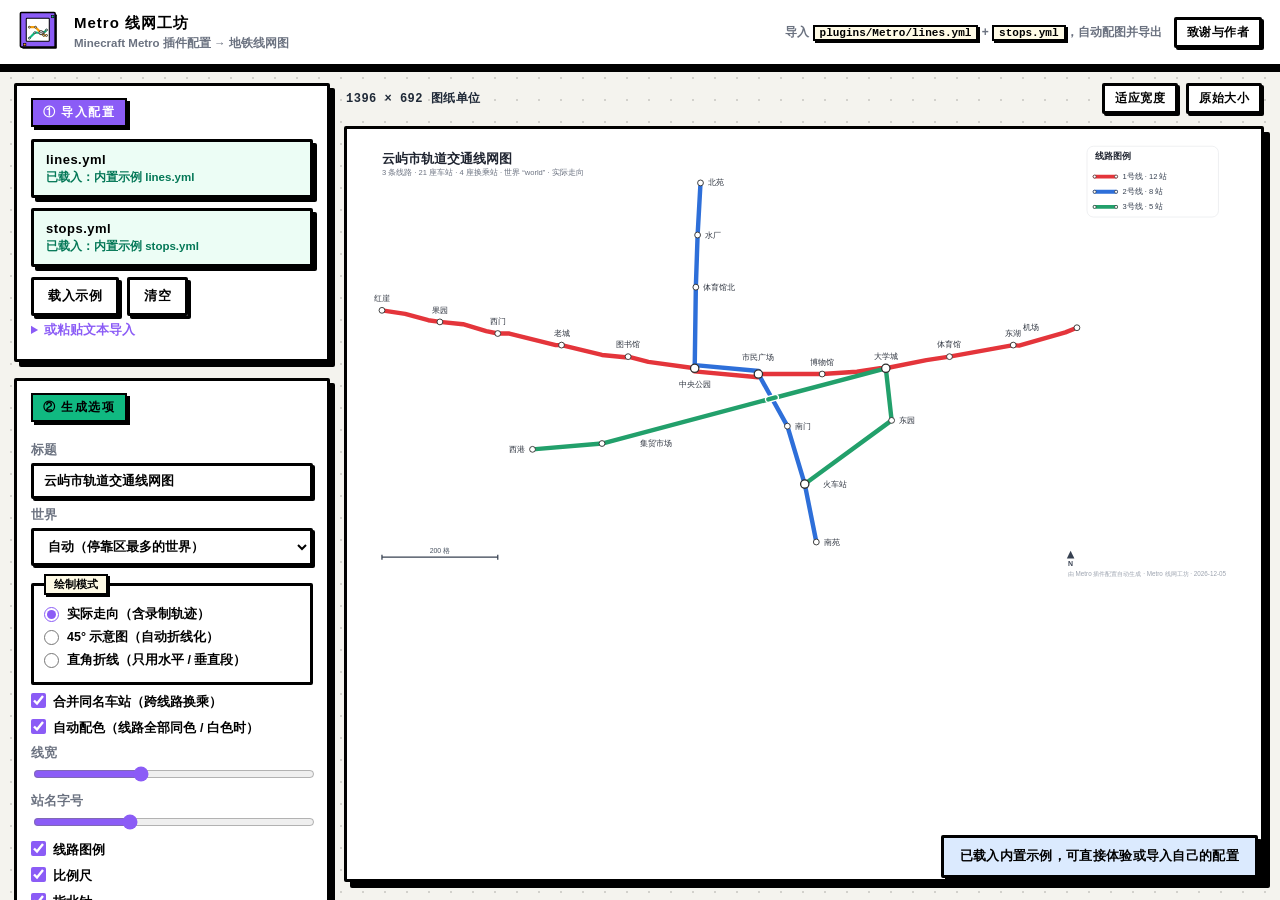
==== index.html @ e194d92f "Initial release: Metro Map Studio" ====
<!DOCTYPE html>
<html lang="zh-CN">
    <head>
        <meta charset="UTF-8" />
        <meta name="viewport" content="width=device-width, initial-scale=1" />
        <meta
            name="description"
            content="把 Minecraft Metro 插件的 lines.yml / stops.yml 自动绘制为地铁线网图，支持 SVG / PNG / RMP 导出。"
        />
        <title>Metro 线网工坊 · 配置导入自动配图</title>
        <link rel="icon" type="image/svg+xml" href="assets/logo.svg" />
        <link rel="stylesheet" href="css/style.css" />
    </head>
    <body>
        <header class="topbar">
            <div class="brand">
                <img
                    class="brand-logo"
                    src="assets/logo.svg"
                    alt="Metro 线网工坊标志"
                    width="44"
                    height="44"
                />
                <div class="brand-text">
                    <strong>Metro 线网工坊</strong>
                    <span class="tag">Minecraft Metro 插件配置 → 地铁线网图</span>
                </div>
            </div>
            <div class="topbar-actions">
                <span class="topbar-hint">
                    导入 <code>plugins/Metro/lines.yml</code> + <code>stops.yml</code>，自动配图并导出
                </span>
                <button class="btn small" id="btnThanks" type="button">致谢与作者</button>
            </div>
        </header>

        <main>
            <aside id="panel">
                <section>
                    <h2>① 导入配置</h2>
                    <div class="dropzone" id="dropLines">
                        <div class="dz-title">lines.yml</div>
                        <div class="dz-sub">拖入文件 / 点击选择</div>
                        <input type="file" accept=".yml,.yaml,.txt" hidden />
                    </div>
                    <div class="dropzone" id="dropStops">
                        <div class="dz-title">stops.yml</div>
                        <div class="dz-sub">拖入文件 / 点击选择</div>
                        <input type="file" accept=".yml,.yaml,.txt" hidden />
                    </div>
                    <div class="row" style="margin-top: 8px">
                        <button class="btn" id="btnSample">载入示例</button>
                        <button class="btn ghost" id="btnClear">清空</button>
                    </div>
                    <details>
                        <summary>或粘贴文本导入</summary>
                        <textarea id="taLines" placeholder="在此粘贴 lines.yml 内容"></textarea>
                        <textarea id="taStops" placeholder="在此粘贴 stops.yml 内容"></textarea>
                        <button class="btn" id="btnPaste">应用粘贴内容</button>
                    </details>
                </section>

                <section>
                    <h2>② 生成选项</h2>
                    <label
                        ><span class="lbl">标题</span>
                        <input type="text" id="optTitle" value="地铁线网图" style="margin-top: 4px"
                    /></label>
                    <label
                        ><span class="lbl">世界</span>
                        <select id="optWorld" style="margin-top: 4px"></select>
                    </label>
                    <fieldset>
                        <legend>绘制模式</legend>
                        <label
                            ><input type="radio" name="mode" value="real" checked /> 实际走向（含录制轨迹）</label
                        >
                        <label><input type="radio" name="mode" value="schematic" /> 45° 示意图（自动折线化）</label>
                        <label><input type="radio" name="mode" value="perpendicular" /> 直角折线（只用水平 / 垂直段）</label>
                    </fieldset>
                    <label><input type="checkbox" id="optMerge" checked /> 合并同名车站（跨线路换乘）</label>
                    <label
                        ><input type="checkbox" id="optAutoColor" checked /> 自动配色（线路全部同色 / 白色时）</label
                    >
                    <label
                        ><span class="lbl">线宽</span>
                        <input type="range" id="optLineWidth" min="4" max="12" step="0.5" value="7"
                    /></label>
                    <label
                        ><span class="lbl">站名字号</span>
                        <input type="range" id="optFont" min="9" max="18" step="0.5" value="12"
                    /></label>
                    <label><input type="checkbox" id="optLegend" checked /> 线路图例</label>
                    <label><input type="checkbox" id="optScale" checked /> 比例尺</label>
                    <label><input type="checkbox" id="optNorth" checked /> 指北针</label>
                    <label><input type="checkbox" id="optFooter" checked /> 页脚署名</label>
                </section>

                <section>
                    <h2>③ 导出</h2>
                    <div class="row">
                        <button class="btn" id="btnSvg">下载 SVG</button>
                        <select id="pngScale" style="width: 74px">
                            <option value="1">1x</option>
                            <option value="2" selected>2x</option>
                            <option value="3">3x</option>
                        </select>
                        <button class="btn" id="btnPng">下载 PNG</button>
                    </div>
                    <label style="margin-top: 8px"
                        ><input type="checkbox" id="optTransparent" /> PNG 透明背景</label
                    >
                    <label
                        ><span class="lbl">RMP 路径</span>
                        <select id="rmpPath" style="margin-top: 4px">
                            <option value="simple" selected>直线（simple，带并行偏移）</option>
                            <option value="perpendicular">直角折线（perpendicular）</option>
                        </select>
                    </label>
                    <button class="btn primary" id="btnRmp" style="width: 100%">
                        导出 Rail Map Painter 存档 JSON
                    </button>
                    <p class="hint">
                        导入方法：打开
                        <a href="https://railmapgen.github.io/rmp/" target="_blank" rel="noreferrer"
                            >railmapgen.github.io/rmp</a
                        >
                        （或 <a href="https://railmapgen.org/" target="_blank" rel="noreferrer">railmapgen.org</a>）→
                        右上角「导入」按钮 → 选择刚下载的 <code>*-rmp.json</code>。之后可使用其站型素材继续美化排版。
                    </p>
                </section>

                <section>
                    <h2>统计与提示</h2>
                    <div id="stats"></div>
                    <div id="warnings"></div>
                </section>
            </aside>

            <div class="stage">
                <div class="stage-toolbar">
                    <span id="stageTitle"></span>
                    <span class="grow"></span>
                    <button class="btn small" id="btnFit">适应宽度</button>
                    <button class="btn small" id="btnActual">原始大小</button>
                </div>
                <div class="preview" id="preview">
                    <div class="placeholder">等待导入配置…</div>
                </div>
            </div>
        </main>

        <div id="toastRoot" class="toast-stack" aria-live="polite"></div>

        <div class="modal-overlay" id="thanksOverlay" hidden>
            <div class="modal-panel" role="dialog" aria-modal="true" aria-labelledby="thanksTitle">
                <div class="modal-header">
                    <span id="thanksTitle">致谢与作者</span>
                    <button class="btn small" id="btnThanksClose" type="button">关闭</button>
                </div>
                <div class="modal-body">
                    <p class="thanks-lead">
                        Metro 线网工坊建立在以下项目与社区的工作之上。数据的来源、绘制的章法、继续编辑的空间都来自它们；谨此致谢。
                    </p>

                    <div class="credit-card">
                        <div class="credit-tile tile-metro">M</div>
                        <div class="credit-main">
                            <div class="credit-head">
                                <strong>Metro 地铁插件</strong>
                                <span class="credit-badge badge-source">数据来源</span>
                            </div>
                            <p class="credit-desc">
                                提供 lines.yml / stops.yml 的数据结构、站点体系与线路模型，是本工具一切解析工作的起点。
                            </p>
                            <a
                                class="credit-link"
                                href="https://github.com/CubeX-MC/Metro"
                                target="_blank"
                                rel="noreferrer"
                                >github.com/CubeX-MC/Metro</a
                            >
                        </div>
                    </div>

                    <div class="credit-card">
                        <div class="credit-tile tile-rmg">R</div>
                        <div class="credit-main">
                            <div class="credit-head">
                                <strong>Railmapgen 项目组</strong>
                                <span class="credit-badge badge-format">设计参考</span>
                            </div>
                            <p class="credit-desc">
                                Rail Map Generator 与 Rail Map Painter
                                的绘制方法论与视觉风格，为本工具的排版提供了重要参考；导出的 RMP 存档也可以直接在其中继续美化。
                            </p>
                            <a
                                class="credit-link"
                                href="https://github.com/railmapgen/rmg"
                                target="_blank"
                                rel="noreferrer"
                                >github.com/railmapgen/rmg</a
                            >
                            <a
                                class="credit-link"
                                href="https://github.com/railmapgen/rmp"
                                target="_blank"
                                rel="noreferrer"
                                >github.com/railmapgen/rmp</a
                            >
                        </div>
                    </div>

                    <div class="credit-card">
                        <div class="credit-tile tile-author">清</div>
                        <div class="credit-main">
                            <div class="credit-head">
                                <strong>阿清</strong>
                                <span class="credit-badge badge-author">作者 / 维护者</span>
                            </div>
                            <p class="credit-desc">
                                本工具的作者：需求整理、配置解析、几何算法与渲染导出的实现，持续打磨细节体验。
                            </p>
                        </div>
                    </div>

                    <div class="credit-card">
                        <div class="credit-tile tile-thanks">谢</div>
                        <div class="credit-main">
                            <div class="credit-head">
                                <strong>特别感谢</strong>
                                <span class="credit-badge badge-test">测试与反馈</span>
                            </div>
                            <p class="credit-desc">
                                清屿服务器玩家们与所有参与试用、反馈问题的朋友：你们的建议让这张图越来越好用。
                            </p>
                        </div>
                    </div>
                </div>
                <div class="modal-footer">
                    <span>Metro 线网工坊 v1.0.0</span>
                    <span>Neo-Brutalism 视觉语言 · MIT License</span>
                </div>
            </div>
        </div>

        <script src="js/yaml-lite.js"></script>
        <script src="js/metro-config.js"></script>
        <script src="js/geo.js"></script>
        <script src="js/svg-render.js"></script>
        <script src="js/rmp-export.js"></script>
        <script src="js/sample-data.js"></script>
        <script src="js/app.js"></script>
    </body>
</html>
---- css/style.css ----
/* ==========================================================================
   Metro 线网工坊 —— Neo-Brutalism 视觉系统
   硬边框 / 硬投影 / 高对比色块；界面设计语言参考 Neo-Brutalism。
   ========================================================================== */

:root {
    --bg-color: #f4f3ee;
    --primary: #8b5cf6;
    --secondary: #10b981;
    --accent: #f59e0b;
    --danger: #ef4444;
    --info: #3b82f6;
    --dark: #1f2937;

    --border-color: #000000;
    --border-width: 3px;
    --shadow-offset: 5px;

    --card-bg: #ffffff;
    --card-bg-alt: #fffbe6;

    --sub: #6b7280;

    --radius: 2px;
    --ease: cubic-bezier(0.2, 0.8, 0.2, 1);
    --anim-fast: 150ms;
    --anim: 250ms;

    --font-sans: -apple-system, BlinkMacSystemFont, 'Segoe UI', Roboto, 'Helvetica Neue', Arial,
        'PingFang SC', 'Microsoft YaHei', sans-serif;
    --font-mono: 'Consolas', 'Courier New', monospace;
}

*,
*::before,
*::after {
    box-sizing: border-box;
}

html,
body {
    margin: 0;
    height: 100%;
}

body {
    font-family: var(--font-sans);
    background: var(--bg-color);
    color: var(--border-color);
    display: flex;
    flex-direction: column;
    height: 100vh;
    overflow: hidden;
}

::selection {
    background: var(--primary);
    color: #fff;
}

::-webkit-scrollbar {
    width: 12px;
    height: 12px;
}

::-webkit-scrollbar-track {
    background: var(--bg-color);
}

::-webkit-scrollbar-thumb {
    background: var(--dark);
    border: 3px solid var(--bg-color);
}

:focus-visible {
    outline: 3px solid var(--info);
    outline-offset: 2px;
}

/* ---------- 顶栏 ---------- */
.topbar {
    display: flex;
    align-items: center;
    gap: 14px;
    padding: 10px 18px;
    background: #fff;
    border-bottom: var(--border-width) solid var(--border-color);
    box-shadow: 0 var(--shadow-offset) 0 var(--border-color);
    position: sticky;
    top: 0;
    z-index: 100;
    flex: none;
    flex-wrap: wrap;
}

.brand {
    display: flex;
    align-items: center;
    gap: 12px;
}

.brand-logo {
    width: 44px;
    height: 44px;
    display: block;
}

.brand-text strong {
    display: block;
    font-size: 15px;
    letter-spacing: 1px;
}

.brand-text .tag {
    display: block;
    font-size: 11.5px;
    color: var(--sub);
    font-weight: 600;
    margin-top: 3px;
}

.topbar-actions {
    margin-left: auto;
    display: flex;
    align-items: center;
    gap: 12px;
}

.topbar-hint {
    font-size: 12px;
    color: var(--sub);
    font-weight: 600;
}

.topbar-hint code {
    background: var(--card-bg-alt);
    color: var(--border-color);
    border: 2px solid var(--border-color);
    box-shadow: 2px 2px 0 var(--border-color);
    padding: 0 5px;
    font-family: var(--font-mono);
    font-size: 11px;
    font-weight: 700;
}

/* ---------- 主布局 ---------- */
main {
    display: flex;
    flex: 1;
    min-height: 0;
    background-image: radial-gradient(rgba(0, 0, 0, 0.14) 1.1px, transparent 1.1px);
    background-size: 22px 22px;
}

#panel {
    width: 344px;
    flex: none;
    overflow-y: auto;
    padding: 16px 14px 20px;
}

#panel section {
    background: var(--card-bg);
    border: var(--border-width) solid var(--border-color);
    box-shadow: var(--shadow-offset) var(--shadow-offset) 0 var(--border-color);
    border-radius: var(--radius);
    padding: 12px 14px 14px;
    margin-bottom: 16px;
}

#panel h2 {
    display: inline-block;
    font-size: 12px;
    margin: 0 0 12px;
    font-weight: 900;
    letter-spacing: 1.5px;
    padding: 4px 10px;
    background: var(--dark);
    color: #fff;
    border: 2px solid var(--border-color);
    box-shadow: 3px 3px 0 var(--border-color);
}

#panel section:nth-of-type(1) h2 {
    background: var(--primary);
}

#panel section:nth-of-type(2) h2 {
    background: var(--secondary);
    color: var(--border-color);
}

#panel section:nth-of-type(3) h2 {
    background: var(--accent);
    color: var(--border-color);
}

#panel section:nth-of-type(4) h2 {
    background: var(--info);
}

/* ---------- 拖放区 ---------- */
.dropzone {
    border: var(--border-width) dashed var(--border-color);
    border-radius: var(--radius);
    padding: 10px 12px;
    margin-bottom: 10px;
    cursor: pointer;
    background: #fff;
    box-shadow: 4px 4px 0 var(--border-color);
    transition: transform var(--anim) var(--ease), box-shadow var(--anim) var(--ease),
        background-color var(--anim) var(--ease);
}

.dropzone:hover {
    transform: translate(-2px, -2px);
    box-shadow: 6px 6px 0 var(--border-color);
    background: var(--card-bg-alt);
}

.dropzone.dragover {
    background: #e8f5f3;
    transform: translate(-2px, -2px);
    box-shadow: 6px 6px 0 var(--border-color);
}

.dropzone.ok {
    border-style: solid;
    background: #ecfdf5;
}

.dropzone.ok:hover {
    background: #d1fae5;
}

.dropzone.ok .dz-sub {
    color: #047857;
    font-weight: 700;
}

.dz-title {
    font-size: 13px;
    font-weight: 800;
    letter-spacing: 0.5px;
}

.dz-sub {
    font-size: 11.5px;
    color: var(--sub);
    margin-top: 3px;
    word-break: break-all;
}

.row {
    display: flex;
    gap: 8px;
    align-items: center;
    flex-wrap: wrap;
}

/* ---------- 按钮 ---------- */
.btn {
    display: inline-flex;
    align-items: center;
    justify-content: center;
    border: var(--border-width) solid var(--border-color);
    background: #fff;
    color: var(--border-color);
    border-radius: var(--radius);
    padding: 8px 14px;
    font-size: 12.5px;
    font-weight: 800;
    letter-spacing: 0.5px;
    cursor: pointer;
    box-shadow: 3px 3px 0 var(--border-color);
    transition: transform var(--anim) var(--ease), box-shadow var(--anim) var(--ease),
        background-color var(--anim-fast) ease;
}

.btn:hover {
    transform: translate(-2px, -2px);
    box-shadow: 5px 5px 0 var(--border-color);
    background: var(--card-bg-alt);
}

.btn:active {
    transform: translate(1px, 1px);
    box-shadow: 1px 1px 0 var(--border-color);
    transition-duration: 100ms;
}

.btn:disabled {
    opacity: 0.5;
    cursor: not-allowed;
    transform: none;
    box-shadow: 3px 3px 0 var(--border-color);
}

.btn.primary {
    background: var(--primary);
    color: #fff;
}

.btn.primary:hover {
    background: var(--primary);
}

.btn.small {
    padding: 5px 10px;
    font-size: 11.5px;
    box-shadow: 2px 2px 0 var(--border-color);
}

.btn.small:hover {
    box-shadow: 4px 4px 0 var(--border-color);
}

.btn.ghost {
    background: transparent;
}

/* ---------- 表单 ---------- */
label {
    display: block;
    font-size: 12.5px;
    margin: 8px 0;
    font-weight: 600;
}

label .lbl {
    display: inline-block;
    min-width: 62px;
    color: var(--sub);
    font-weight: 600;
}

input[type='text'],
select,
textarea {
    width: 100%;
    border: var(--border-width) solid var(--border-color);
    border-radius: var(--radius);
    padding: 8px 10px;
    font-size: 12.5px;
    font-family: inherit;
    font-weight: 600;
    color: var(--border-color);
    background: #fff;
    box-shadow: 2px 2px 0 var(--border-color);
    outline: none;
    transition: background-color var(--anim-fast) ease;
}

input[type='text']:focus,
select:focus,
textarea:focus {
    background: var(--card-bg-alt);
}

select {
    cursor: pointer;
}

textarea {
    height: 90px;
    resize: vertical;
    font-family: var(--font-mono);
    margin-bottom: 6px;
}

input[type='range'] {
    width: 100%;
    accent-color: var(--primary);
    margin-top: 4px;
}

input[type='checkbox'],
input[type='radio'] {
    accent-color: var(--primary);
    width: 15px;
    height: 15px;
    vertical-align: -2px;
    margin: 0 4px 0 0;
    cursor: pointer;
}

details summary {
    font-size: 12.5px;
    font-weight: 800;
    color: var(--primary);
    cursor: pointer;
    margin: 6px 0;
}

fieldset {
    border: var(--border-width) solid var(--border-color);
    border-radius: var(--radius);
    padding: 8px 10px 10px;
    margin: 8px 0;
    background: #fff;
}

fieldset legend {
    font-size: 11px;
    font-weight: 800;
    padding: 1px 8px;
    background: var(--card-bg-alt);
    border: 2px solid var(--border-color);
    box-shadow: 2px 2px 0 var(--border-color);
}

fieldset label {
    display: inline-flex;
    align-items: center;
    gap: 4px;
    margin: 3px 10px 3px 0;
}

.hint {
    font-size: 11.5px;
    color: var(--sub);
    line-height: 1.65;
    margin: 10px 0 0;
}

.hint a {
    color: var(--primary);
    font-weight: 700;
    text-decoration: underline;
    text-underline-offset: 2px;
    word-break: break-all;
}

.hint code,
.placeholder code {
    font-family: var(--font-mono);
    font-size: 11px;
    background: #f3f4f6;
    border: 2px solid var(--border-color);
    padding: 0 4px;
    box-shadow: 1px 1px 0 var(--border-color);
}

/* ---------- 统计与提示 ---------- */
#stats {
    font-size: 12.5px;
    line-height: 1.9;
}

#stats b {
    color: var(--primary);
    font-family: var(--font-mono);
    font-size: 13px;
}

.warnbox,
.errbox {
    margin-top: 10px;
    padding: 9px 11px;
    border: var(--border-width) solid var(--border-color);
    box-shadow: 3px 3px 0 var(--border-color);
    border-radius: var(--radius);
    font-size: 12px;
    line-height: 1.6;
}

.warnbox {
    background: #fef3c7;
}

.errbox {
    background: #fee2e2;
}

.warnbox ul,
.errbox ul {
    margin: 4px 0 0;
    padding-left: 18px;
}

/* ---------- 预览舞台 ---------- */
.stage {
    flex: 1;
    min-width: 0;
    display: flex;
    flex-direction: column;
    padding: 16px 16px 18px 0;
}

.stage-toolbar {
    display: flex;
    align-items: center;
    gap: 8px;
    padding: 0 2px 12px;
    font-size: 12px;
    color: var(--sub);
    font-weight: 600;
}

#stageTitle {
    font-weight: 800;
    color: var(--dark);
    font-family: var(--font-mono);
    letter-spacing: 0.5px;
}

.stage-toolbar .grow {
    flex: 1;
}

.preview {
    flex: 1;
    background: #fff;
    border: var(--border-width) solid var(--border-color);
    border-radius: var(--radius);
    box-shadow: 6px 6px 0 var(--border-color);
    overflow: auto;
    padding: 16px;
    position: relative;
}

.preview svg {
    display: block;
    max-width: 100%;
    height: auto;
}

.preview.actual svg {
    max-width: none;
}

.placeholder {
    color: var(--sub);
    font-size: 13px;
    font-weight: 600;
    text-align: center;
    padding-top: 80px;
    line-height: 2;
}

/* ---------- Toast 通知 ---------- */
.toast-stack {
    position: fixed;
    right: 22px;
    bottom: 22px;
    display: flex;
    flex-direction: column;
    gap: 10px;
    z-index: 900;
    pointer-events: none;
}

.toast-item {
    pointer-events: auto;
    background: #fff;
    border: var(--border-width) solid var(--border-color);
    border-radius: var(--radius);
    box-shadow: 4px 4px 0 var(--border-color);
    padding: 10px 16px;
    font-size: 12.5px;
    font-weight: 700;
    letter-spacing: 0.3px;
    max-width: 380px;
    animation: toast-in var(--anim) var(--ease) both;
}

.toast-item.success {
    background: #dcfce7;
}

.toast-item.error {
    background: #fee2e2;
}

.toast-item.warning {
    background: #fef3c7;
}

.toast-item.info {
    background: #dbeafe;
}

.toast-item.out {
    animation: toast-out 260ms var(--ease) both;
}

@keyframes toast-in {
    from {
        opacity: 0;
        transform: translateX(40px);
    }
    to {
        opacity: 1;
        transform: translateX(0);
    }
}

@keyframes toast-out {
    from {
        opacity: 1;
        transform: translateX(0);
    }
    to {
        opacity: 0;
        transform: translateX(40px);
    }
}

/* ---------- 模态框 ---------- */
.modal-overlay {
    position: fixed;
    inset: 0;
    background: rgba(0, 0, 0, 0.66);
    display: flex;
    align-items: center;
    justify-content: center;
    padding: 24px;
    z-index: 1000;
    animation: overlay-in 200ms ease both;
}

.modal-overlay[hidden] {
    display: none;
}

@keyframes overlay-in {
    from {
        opacity: 0;
    }
    to {
        opacity: 1;
    }
}

.modal-panel {
    width: min(92vw, 660px);
    max-height: 86vh;
    display: flex;
    flex-direction: column;
    background: #fff;
    border: var(--border-width) solid var(--border-color);
    box-shadow: 8px 8px 0 var(--border-color);
    border-radius: var(--radius);
    animation: panel-in var(--anim) var(--ease) both;
}

@keyframes panel-in {
    from {
        opacity: 0;
        transform: translateY(-18px);
    }
    to {
        opacity: 1;
        transform: translateY(0);
    }
}

.modal-header {
    display: flex;
    align-items: center;
    justify-content: space-between;
    gap: 12px;
    padding: 13px 18px;
    background: var(--dark);
    color: #fff;
    border-bottom: var(--border-width) solid var(--border-color);
    font-size: 15px;
    font-weight: 900;
    letter-spacing: 1.5px;
}

.modal-body {
    padding: 16px 18px;
    overflow-y: auto;
    font-size: 13px;
    line-height: 1.7;
}

.modal-footer {
    display: flex;
    align-items: center;
    justify-content: space-between;
    gap: 10px;
    padding: 12px 18px;
    border-top: var(--border-width) solid var(--border-color);
    background: #fafaf5;
    font-size: 11.5px;
    color: var(--sub);
    font-weight: 600;
}

/* ---------- 致谢卡片 ---------- */
.thanks-lead {
    margin: 0 0 14px;
    font-size: 12.5px;
    color: #374151;
    line-height: 1.7;
}

.credit-card {
    display: flex;
    gap: 12px;
    padding: 12px;
    background: #fff;
    border: var(--border-width) solid var(--border-color);
    border-radius: var(--radius);
    box-shadow: 4px 4px 0 var(--border-color);
    margin-bottom: 14px;
}

.credit-tile {
    flex: none;
    width: 46px;
    height: 46px;
    display: flex;
    align-items: center;
    justify-content: center;
    border: var(--border-width) solid var(--border-color);
    box-shadow: 2px 2px 0 var(--border-color);
    font-family: var(--font-mono);
    font-size: 20px;
    font-weight: 900;
    color: #fff;
}

.tile-metro {
    background: var(--primary);
}

.tile-rmg {
    background: var(--secondary);
    color: var(--border-color);
}

.tile-author {
    background: var(--accent);
    color: var(--border-color);
}

.tile-thanks {
    background: var(--dark);
}

.credit-main {
    min-width: 0;
    flex: 1;
}

.credit-head {
    display: flex;
    align-items: center;
    gap: 8px;
    flex-wrap: wrap;
}

.credit-head strong {
    font-size: 13.5px;
    letter-spacing: 0.5px;
}

.credit-badge {
    font-size: 10.5px;
    font-weight: 800;
    letter-spacing: 0.5px;
    border: 2px solid var(--border-color);
    box-shadow: 1px 1px 0 var(--border-color);
    padding: 1px 7px;
    background: #e5e7eb;
}

.badge-source {
    background: #ede9fe;
}

.badge-format {
    background: #d1fae5;
}

.badge-author {
    background: #fef3c7;
}

.badge-test {
    background: #dbeafe;
}

.credit-desc {
    margin: 6px 0 0;
    font-size: 12px;
    color: #374151;
    line-height: 1.65;
}

.credit-link {
    display: inline-block;
    margin-top: 7px;
    margin-right: 12px;
    font-family: var(--font-mono);
    font-size: 11.5px;
    font-weight: 700;
    color: var(--primary);
    text-decoration: underline;
    text-underline-offset: 2px;
    word-break: break-all;
}

/* ---------- 响应式 ---------- */
@media (max-width: 1120px) {
    #panel {
        width: 310px;
    }

    .topbar-hint {
        display: none;
    }
}

@media (max-width: 860px) {
    html,
    body {
        height: auto;
        min-height: 100vh;
    }

    body {
        overflow: auto;
    }

    main {
        flex-direction: column;
        overflow: visible;
    }

    #panel {
        width: 100%;
        overflow: visible;
        padding: 14px 12px 0;
    }

    .stage {
        padding: 14px 12px 20px;
        min-height: 460px;
    }
}

/* ---------- 无障碍：减少动态效果 ---------- */
@media (prefers-reduced-motion: reduce) {
    *,
    *::before,
    *::after {
        animation-duration: 0.001ms !important;
        animation-iteration-count: 1 !important;
        transition-duration: 0.001ms !important;
    }
}
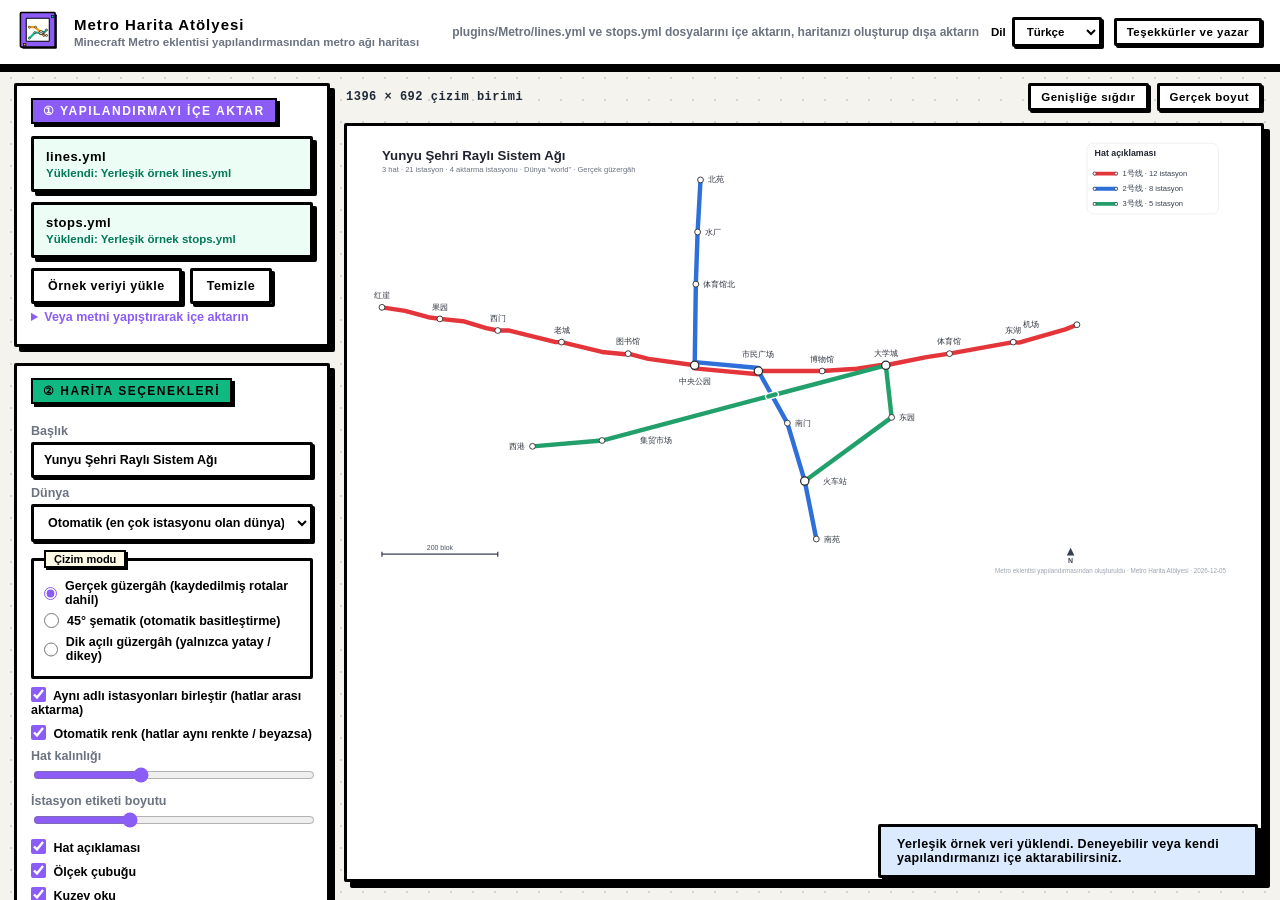
==== commit 9d7dfbd7: "Add Turkish, English, and Chinese language support Add a persistent language selector with Turkish, " ====
--- a/index.html
+++ b/index.html
@@ -1,13 +1,10 @@
 <!DOCTYPE html>
-<html lang="zh-CN">
+<html lang="tr">
     <head>
         <meta charset="UTF-8" />
         <meta name="viewport" content="width=device-width, initial-scale=1" />
-        <meta
-            name="description"
-            content="把 Minecraft Metro 插件的 lines.yml / stops.yml 自动绘制为地铁线网图，支持 SVG / PNG / RMP 导出。"
-        />
-        <title>Metro 线网工坊 · 配置导入自动配图</title>
+        <meta name="description" content="Minecraft Metro eklentisinin lines.yml ve stops.yml dosyalarından metro ağı haritası oluşturun; SVG, PNG veya RMP olarak dışa aktarın." />
+        <title>Metro Harita Atölyesi</title>
         <link rel="icon" type="image/svg+xml" href="assets/logo.svg" />
         <link rel="stylesheet" href="css/style.css" />
     </head>
@@ -17,121 +14,124 @@
                 <img
                     class="brand-logo"
                     src="assets/logo.svg"
-                    alt="Metro 线网工坊标志"
+                    alt="Metro Harita Atölyesi logosu"
+                    data-i18n-alt="logoAlt"
                     width="44"
                     height="44"
                 />
                 <div class="brand-text">
-                    <strong>Metro 线网工坊</strong>
-                    <span class="tag">Minecraft Metro 插件配置 → 地铁线网图</span>
+                    <strong data-i18n="brand">Metro Harita Atölyesi</strong>
+                    <span class="tag" data-i18n="tagline">Minecraft Metro eklentisi yapılandırmasından metro ağı haritası</span>
                 </div>
             </div>
             <div class="topbar-actions">
                 <span class="topbar-hint">
-                    导入 <code>plugins/Metro/lines.yml</code> + <code>stops.yml</code>，自动配图并导出
+                    <span data-i18n="topHint">plugins/Metro/lines.yml ve stops.yml dosyalarını içe aktarın, haritanızı oluşturup dışa aktarın</span>
                 </span>
-                <button class="btn small" id="btnThanks" type="button">致谢与作者</button>
+                <label class="language-control"><span data-i18n="languageLabel">Dil</span>
+                    <select id="languageSelect" aria-label="Dil seçin">
+                        <option value="tr">Türkçe</option>
+                        <option value="en">English</option>
+                        <option value="zh-CN">简体中文</option>
+                    </select>
+                </label>
+                <button class="btn small" id="btnThanks" type="button" data-i18n="thanks">Teşekkürler ve yazar</button>
             </div>
         </header>
 
         <main>
             <aside id="panel">
                 <section>
-                    <h2>① 导入配置</h2>
+                    <h2 data-i18n="importHeading">① YAPILANDIRMAYI İÇE AKTAR</h2>
                     <div class="dropzone" id="dropLines">
                         <div class="dz-title">lines.yml</div>
-                        <div class="dz-sub">拖入文件 / 点击选择</div>
+                        <div class="dz-sub" data-i18n="dropHint">Dosyayı sürükleyin / seçmek için tıklayın</div>
                         <input type="file" accept=".yml,.yaml,.txt" hidden />
                     </div>
                     <div class="dropzone" id="dropStops">
                         <div class="dz-title">stops.yml</div>
-                        <div class="dz-sub">拖入文件 / 点击选择</div>
+                        <div class="dz-sub" data-i18n="dropHint">Dosyayı sürükleyin / seçmek için tıklayın</div>
                         <input type="file" accept=".yml,.yaml,.txt" hidden />
                     </div>
                     <div class="row" style="margin-top: 8px">
-                        <button class="btn" id="btnSample">载入示例</button>
-                        <button class="btn ghost" id="btnClear">清空</button>
+                        <button class="btn" id="btnSample" data-i18n="loadSample">Örnek veriyi yükle</button>
+                        <button class="btn ghost" id="btnClear" data-i18n="clear">Temizle</button>
                     </div>
                     <details>
-                        <summary>或粘贴文本导入</summary>
-                        <textarea id="taLines" placeholder="在此粘贴 lines.yml 内容"></textarea>
-                        <textarea id="taStops" placeholder="在此粘贴 stops.yml 内容"></textarea>
-                        <button class="btn" id="btnPaste">应用粘贴内容</button>
+                        <summary data-i18n="pasteSummary">Veya metni yapıştırarak içe aktarın</summary>
+                        <textarea id="taLines" data-i18n-placeholder="linesPlaceholder" placeholder="lines.yml içeriğini buraya yapıştırın"></textarea>
+                        <textarea id="taStops" data-i18n-placeholder="stopsPlaceholder" placeholder="stops.yml içeriğini buraya yapıştırın"></textarea>
+                        <button class="btn" id="btnPaste" data-i18n="applyPaste">Yapıştırılan içeriği uygula</button>
                     </details>
                 </section>
 
                 <section>
-                    <h2>② 生成选项</h2>
-                    <label
-                        ><span class="lbl">标题</span>
-                        <input type="text" id="optTitle" value="地铁线网图" style="margin-top: 4px"
+                    <h2 data-i18n="optionsHeading">② HARİTA SEÇENEKLERİ</h2>
+                    <label
+                        ><span class="lbl" data-i18n="titleLabel">Başlık</span>
+                        <input type="text" id="optTitle" value="Metro Ağ Haritası" style="margin-top: 4px"
                     /></label>
                     <label
-                        ><span class="lbl">世界</span>
+                        ><span class="lbl" data-i18n="worldLabel">Dünya</span>
                         <select id="optWorld" style="margin-top: 4px"></select>
                     </label>
                     <fieldset>
-                        <legend>绘制模式</legend>
+                        <legend data-i18n="drawMode">Çizim modu</legend>
                         <label
-                            ><input type="radio" name="mode" value="real" checked /> 实际走向（含录制轨迹）</label
+                            ><input type="radio" name="mode" value="real" checked /> <span data-i18n="modeReal">Gerçek güzergâh (kaydedilmiş rotalar dahil)</span></label
                         >
-                        <label><input type="radio" name="mode" value="schematic" /> 45° 示意图（自动折线化）</label>
-                        <label><input type="radio" name="mode" value="perpendicular" /> 直角折线（只用水平 / 垂直段）</label>
+                        <label><input type="radio" name="mode" value="schematic" /> <span data-i18n="modeSchematic">45° şematik (otomatik basitleştirme)</span></label>
+                        <label><input type="radio" name="mode" value="perpendicular" /> <span data-i18n="modePerpendicular">Dik açılı güzergâh (yalnızca yatay / dikey)</span></label>
                     </fieldset>
-                    <label><input type="checkbox" id="optMerge" checked /> 合并同名车站（跨线路换乘）</label>
-                    <label
-                        ><input type="checkbox" id="optAutoColor" checked /> 自动配色（线路全部同色 / 白色时）</label
+                    <label><input type="checkbox" id="optMerge" checked /> <span data-i18n="mergeStations">Aynı adlı istasyonları birleştir (hatlar arası aktarma)</span></label>
+                    <label
+                        ><input type="checkbox" id="optAutoColor" checked /> <span data-i18n="autoColor">Otomatik renk (hatlar aynı renkte / beyazsa)</span></label
                     >
                     <label
-                        ><span class="lbl">线宽</span>
+                        ><span class="lbl" data-i18n="lineWidth">Hat kalınlığı</span>
                         <input type="range" id="optLineWidth" min="4" max="12" step="0.5" value="7"
                     /></label>
                     <label
-                        ><span class="lbl">站名字号</span>
+                        ><span class="lbl" data-i18n="stationFont">İstasyon etiketi boyutu</span>
                         <input type="range" id="optFont" min="9" max="18" step="0.5" value="12"
                     /></label>
-                    <label><input type="checkbox" id="optLegend" checked /> 线路图例</label>
-                    <label><input type="checkbox" id="optScale" checked /> 比例尺</label>
-                    <label><input type="checkbox" id="optNorth" checked /> 指北针</label>
-                    <label><input type="checkbox" id="optFooter" checked /> 页脚署名</label>
-                </section>
-
-                <section>
-                    <h2>③ 导出</h2>
+                    <label><input type="checkbox" id="optLegend" checked /> <span data-i18n="legend">Hat açıklaması</span></label>
+                    <label><input type="checkbox" id="optScale" checked /> <span data-i18n="scale">Ölçek çubuğu</span></label>
+                    <label><input type="checkbox" id="optNorth" checked /> <span data-i18n="north">Kuzey oku</span></label>
+                    <label><input type="checkbox" id="optFooter" checked /> <span data-i18n="footer">Alt bilgi</span></label>
+                </section>
+
+                <section>
+                    <h2 data-i18n="exportHeading">③ DIŞA AKTAR</h2>
                     <div class="row">
-                        <button class="btn" id="btnSvg">下载 SVG</button>
+                        <button class="btn" id="btnSvg" data-i18n="downloadSvg">SVG indir</button>
                         <select id="pngScale" style="width: 74px">
                             <option value="1">1x</option>
                             <option value="2" selected>2x</option>
                             <option value="3">3x</option>
                         </select>
-                        <button class="btn" id="btnPng">下载 PNG</button>
+                        <button class="btn" id="btnPng" data-i18n="downloadPng">PNG indir</button>
                     </div>
                     <label style="margin-top: 8px"
-                        ><input type="checkbox" id="optTransparent" /> PNG 透明背景</label
+                        ><input type="checkbox" id="optTransparent" /> <span data-i18n="transparentPng">PNG saydam arka plan</span></label
                     >
                     <label
-                        ><span class="lbl">RMP 路径</span>
+                        ><span class="lbl" data-i18n="rmpPathLabel">RMP güzergâhı</span>
                         <select id="rmpPath" style="margin-top: 4px">
-                            <option value="simple" selected>直线（simple，带并行偏移）</option>
-                            <option value="perpendicular">直角折线（perpendicular）</option>
+                            <option value="simple" selected data-i18n="rmpSimple">Düz (simple, paralel kaydırmalı)</option>
+                            <option value="perpendicular" data-i18n="rmpPerpendicular">Dik açılı (perpendicular)</option>
                         </select>
                     </label>
                     <button class="btn primary" id="btnRmp" style="width: 100%">
-                        导出 Rail Map Painter 存档 JSON
+                        <span data-i18n="exportRmp">Rail Map Painter kayıt JSON dosyasını dışa aktar</span>
                     </button>
                     <p class="hint">
-                        导入方法：打开
-                        <a href="https://railmapgen.github.io/rmp/" target="_blank" rel="noreferrer"
-                            >railmapgen.github.io/rmp</a
-                        >
-                        （或 <a href="https://railmapgen.org/" target="_blank" rel="noreferrer">railmapgen.org</a>）→
-                        右上角「导入」按钮 → 选择刚下载的 <code>*-rmp.json</code>。之后可使用其站型素材继续美化排版。
+                        <span data-i18n-html="importHowTo">İçe aktarmak için Rail Map Painter'ı açın ve dışa aktardığınız JSON dosyasını seçin.</span>
                     </p>
                 </section>
 
                 <section>
-                    <h2>统计与提示</h2>
+                    <h2 data-i18n="statsHeading">İSTATİSTİKLER VE UYARILAR</h2>
                     <div id="stats"></div>
                     <div id="warnings"></div>
                 </section>
@@ -141,11 +141,11 @@
                 <div class="stage-toolbar">
                     <span id="stageTitle"></span>
                     <span class="grow"></span>
-                    <button class="btn small" id="btnFit">适应宽度</button>
-                    <button class="btn small" id="btnActual">原始大小</button>
+                    <button class="btn small" id="btnFit" data-i18n="fitWidth">Genişliğe sığdır</button>
+                    <button class="btn small" id="btnActual" data-i18n="actualSize">Gerçek boyut</button>
                 </div>
                 <div class="preview" id="preview">
-                    <div class="placeholder">等待导入配置…</div>
+                    <div class="placeholder" data-i18n="waiting">Yapılandırma bekleniyor…</div>
                 </div>
             </div>
         </main>
@@ -155,23 +155,23 @@
         <div class="modal-overlay" id="thanksOverlay" hidden>
             <div class="modal-panel" role="dialog" aria-modal="true" aria-labelledby="thanksTitle">
                 <div class="modal-header">
-                    <span id="thanksTitle">致谢与作者</span>
-                    <button class="btn small" id="btnThanksClose" type="button">关闭</button>
+                    <span id="thanksTitle" data-i18n="thanks">Teşekkürler ve yazar</span>
+                    <button class="btn small" id="btnThanksClose" type="button" data-i18n="thanksClose">Kapat</button>
                 </div>
                 <div class="modal-body">
                     <p class="thanks-lead">
-                        Metro 线网工坊建立在以下项目与社区的工作之上。数据的来源、绘制的章法、继续编辑的空间都来自它们；谨此致谢。
+                        <span data-i18n="thanksLead">Metro Harita Atölyesi aşağıdaki projelerin ve topluluğun çalışmalarından yararlanır. Teşekkür ederiz.</span>
                     </p>
 
                     <div class="credit-card">
                         <div class="credit-tile tile-metro">M</div>
                         <div class="credit-main">
                             <div class="credit-head">
-                                <strong>Metro 地铁插件</strong>
-                                <span class="credit-badge badge-source">数据来源</span>
-                            </div>
-                            <p class="credit-desc">
-                                提供 lines.yml / stops.yml 的数据结构、站点体系与线路模型，是本工具一切解析工作的起点。
+                                <strong data-i18n="metroName">Metro eklentisi</strong>
+                                <span class="credit-badge badge-source" data-i18n="sourceBadge">Veri kaynağı</span>
+                            </div>
+                            <p class="credit-desc">
+                                <span data-i18n="metroDesc">lines.yml / stops.yml veri yapısını ve istasyon modelini sağlar.</span>
                             </p>
                             <a
                                 class="credit-link"
@@ -187,12 +187,11 @@
                         <div class="credit-tile tile-rmg">R</div>
                         <div class="credit-main">
                             <div class="credit-head">
-                                <strong>Railmapgen 项目组</strong>
-                                <span class="credit-badge badge-format">设计参考</span>
-                            </div>
-                            <p class="credit-desc">
-                                Rail Map Generator 与 Rail Map Painter
-                                的绘制方法论与视觉风格，为本工具的排版提供了重要参考；导出的 RMP 存档也可以直接在其中继续美化。
+                                <strong data-i18n="railmapgenName">Railmapgen projesi</strong>
+                                <span class="credit-badge badge-format" data-i18n="designBadge">Tasarım referansı</span>
+                            </div>
+                            <p class="credit-desc">
+                                <span data-i18n="railmapgenDesc">Rail Map Generator ve Rail Map Painter çizim yöntemleri bu aracın tasarımına ilham verdi.</span>
                             </p>
                             <a
                                 class="credit-link"
@@ -212,38 +211,59 @@
                     </div>
 
                     <div class="credit-card">
-                        <div class="credit-tile tile-author">清</div>
-                        <div class="credit-main">
-                            <div class="credit-head">
-                                <strong>阿清</strong>
-                                <span class="credit-badge badge-author">作者 / 维护者</span>
-                            </div>
-                            <p class="credit-desc">
-                                本工具的作者：需求整理、配置解析、几何算法与渲染导出的实现，持续打磨细节体验。
-                            </p>
-                        </div>
-                    </div>
-
-                    <div class="credit-card">
-                        <div class="credit-tile tile-thanks">谢</div>
-                        <div class="credit-main">
-                            <div class="credit-head">
-                                <strong>特别感谢</strong>
-                                <span class="credit-badge badge-test">测试与反馈</span>
-                            </div>
-                            <p class="credit-desc">
-                                清屿服务器玩家们与所有参与试用、反馈问题的朋友：你们的建议让这张图越来越好用。
+                        <div class="credit-tile tile-author">A</div>
+                        <div class="credit-main">
+                            <div class="credit-head">
+                                <strong data-i18n="author">A Qing</strong>
+                                <span class="credit-badge badge-author" data-i18n="maintainerBadge">Yazar / bakım</span>
+                            </div>
+                            <p class="credit-desc">
+                                <span data-i18n="authorDesc">Bu aracın yazarı; yapılandırma ayrıştırıcısı, geometri ve dışa aktarma özelliklerini geliştirdi.</span>
+                            </p>
+                        </div>
+                    </div>
+
+                    <div class="credit-card">
+                        <div class="credit-tile tile-author">A</div>
+                        <div class="credit-main">
+                            <div class="credit-head">
+                                <strong>AdnanPSD</strong>
+                                <span class="credit-badge badge-author" data-i18n="contributorBadge">Katkıda bulunan</span>
+                            </div>
+                            <p class="credit-desc">
+                                <span data-i18n="contributorDesc">Projeye Türkçe ve İngilizce dil desteği ekledi.</span>
+                            </p>
+                            <a
+                                class="credit-link"
+                                href="https://github.com/AdnanPSD"
+                                target="_blank"
+                                rel="noreferrer"
+                                >github.com/AdnanPSD</a
+                            >
+                        </div>
+                    </div>
+
+                    <div class="credit-card">
+                        <div class="credit-tile tile-thanks">!</div>
+                        <div class="credit-main">
+                            <div class="credit-head">
+                                <strong data-i18n="specialThanks">Özel teşekkürler</strong>
+                                <span class="credit-badge badge-test" data-i18n="testingBadge">Test ve geri bildirim</span>
+                            </div>
+                            <p class="credit-desc">
+                                <span data-i18n="communityDesc">Qingyu sunucusu oyuncularına ve aracı deneyip geri bildirim veren herkese teşekkürler.</span>
                             </p>
                         </div>
                     </div>
                 </div>
                 <div class="modal-footer">
-                    <span>Metro 线网工坊 v1.0.0</span>
-                    <span>Neo-Brutalism 视觉语言 · MIT License</span>
+                    <span>Metro Map Studio v1.0.0</span>
+                    <span data-i18n="licenseLine">Neo-Brutalism görsel dili · MIT Lisansı</span>
                 </div>
             </div>
         </div>
 
+        <script src="js/i18n.js"></script>
         <script src="js/yaml-lite.js"></script>
         <script src="js/metro-config.js"></script>
         <script src="js/geo.js"></script>
--- a/css/style.css
+++ b/css/style.css
@@ -124,6 +124,20 @@
     display: flex;
     align-items: center;
     gap: 12px;
+}
+
+.language-control {
+    display: flex;
+    align-items: center;
+    gap: 6px;
+    margin: 0;
+    font-size: 11.5px;
+}
+
+.language-control select {
+    width: auto;
+    padding: 5px 8px;
+    font-size: 11.5px;
 }
 
 .topbar-hint {
